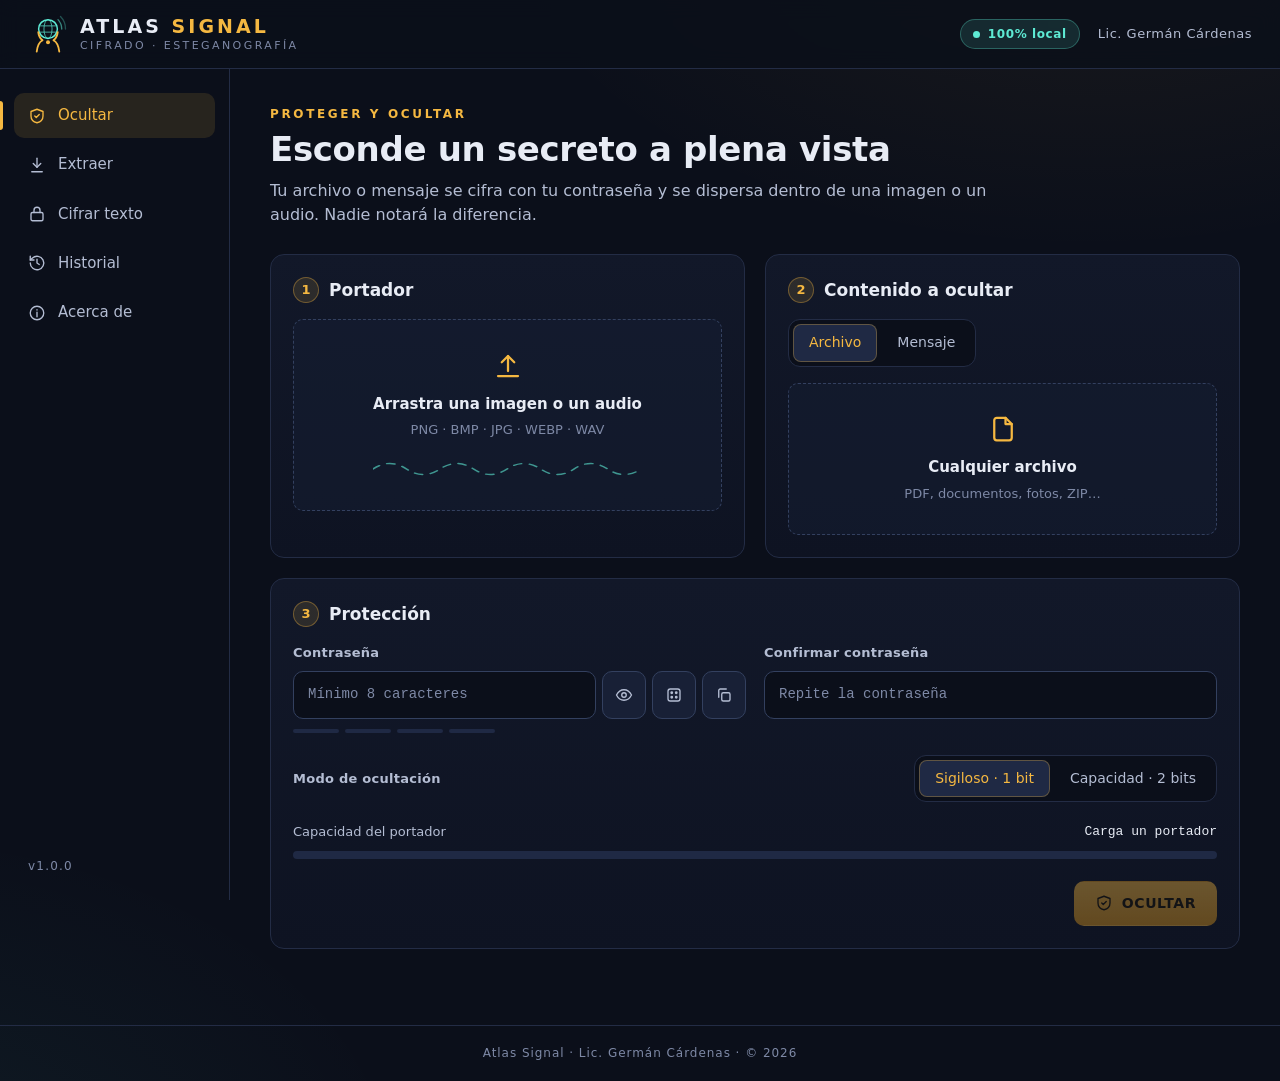
==== index.html @ dc74d459 "Atlas Signal v1.0.0: cifrado y esteganografía en el navegador - Oculta archivos y mensajes cifrados " ====
<!doctype html>
<html lang="es">
<head>
  <meta charset="utf-8">
  <meta name="viewport" content="width=device-width, initial-scale=1">
  <title>Atlas Signal</title>
  <meta name="description" content="Atlas Signal — cifra y oculta archivos y mensajes dentro de imágenes y audio. Todo se procesa en tu navegador.">
  <meta name="author" content="Lic. Germán Cárdenas">
  <meta name="theme-color" content="#0B0F1A">
  <link rel="icon" href="assets/logo.svg" type="image/svg+xml">
  <link rel="stylesheet" href="css/styles.css">
</head>
<body>
  <svg width="0" height="0" style="position:absolute" aria-hidden="true">
    <defs>
      <symbol id="i-hide" viewBox="0 0 24 24"><path d="M12 3 4 6v6c0 5 3.5 8 8 9 4.5-1 8-4 8-9V6l-8-3Z"/><path d="m9 12 2 2 4-4"/></symbol>
      <symbol id="i-extract" viewBox="0 0 24 24"><path d="M12 3v12"/><path d="m7 10 5 5 5-5"/><path d="M5 21h14"/></symbol>
      <symbol id="i-text" viewBox="0 0 24 24"><rect x="4" y="10" width="16" height="11" rx="2"/><path d="M8 10V7a4 4 0 0 1 8 0v3"/></symbol>
      <symbol id="i-history" viewBox="0 0 24 24"><path d="M3 12a9 9 0 1 0 3-6.7L3 8"/><path d="M3 3v5h5"/><path d="M12 7v5l3 2"/></symbol>
      <symbol id="i-info" viewBox="0 0 24 24"><circle cx="12" cy="12" r="9"/><path d="M12 11v6M12 7.5v.5"/></symbol>
      <symbol id="i-upload" viewBox="0 0 24 24"><path d="M12 16V4"/><path d="m7 9 5-5 5 5"/><path d="M4 20h16"/></symbol>
      <symbol id="i-eye" viewBox="0 0 24 24"><path d="M2 12s3.5-7 10-7 10 7 10 7-3.5 7-10 7S2 12 2 12Z"/><circle cx="12" cy="12" r="3"/></symbol>
      <symbol id="i-dice" viewBox="0 0 24 24"><rect x="4" y="4" width="16" height="16" rx="3"/><circle cx="9" cy="9" r="1"/><circle cx="15" cy="15" r="1"/><circle cx="15" cy="9" r="1"/><circle cx="9" cy="15" r="1"/></symbol>
      <symbol id="i-copy" viewBox="0 0 24 24"><rect x="9" y="9" width="11" height="11" rx="2"/><path d="M5 15V6a2 2 0 0 1 2-2h8"/></symbol>
      <symbol id="i-download" viewBox="0 0 24 24"><path d="M12 4v11"/><path d="m7 11 5 5 5-5"/><path d="M4 20h16"/></symbol>
      <symbol id="i-file" viewBox="0 0 24 24"><path d="M14 3H7a2 2 0 0 0-2 2v14a2 2 0 0 0 2 2h10a2 2 0 0 0 2-2V8l-5-5Z"/><path d="M14 3v5h5"/></symbol>
      <symbol id="i-x" viewBox="0 0 24 24"><path d="M6 6l12 12M18 6 6 18"/></symbol>
      <symbol id="i-wave" viewBox="0 0 24 24"><path d="M2 12h2l2-6 3 12 3-9 3 6 2-3h5"/></symbol>
    </defs>
  </svg>

  <header class="topbar">
    <a class="brand" href="#ocultar" aria-label="Atlas Signal, inicio">
      <img src="assets/logo.svg" alt="" width="40" height="40">
      <span class="brand-text">
        <span class="brand-name">Atlas <b>Signal</b></span>
        <span class="brand-tag">Cifrado · Esteganografía</span>
      </span>
    </a>
    <div class="topbar-right">
      <span class="badge-local" title="Ningún archivo ni contraseña sale de este equipo"><span class="dot"></span>100% local</span>
      <span class="author">Lic. Germán Cárdenas</span>
    </div>
  </header>

  <div class="shell">
    <nav class="sidebar" aria-label="Secciones">
      <button class="nav-item active" data-view="ocultar"><svg><use href="#i-hide"/></svg><span>Ocultar</span></button>
      <button class="nav-item" data-view="extraer"><svg><use href="#i-extract"/></svg><span>Extraer</span></button>
      <button class="nav-item" data-view="texto"><svg><use href="#i-text"/></svg><span>Cifrar texto</span></button>
      <button class="nav-item" data-view="historial"><svg><use href="#i-history"/></svg><span>Historial</span></button>
      <button class="nav-item" data-view="acerca"><svg><use href="#i-info"/></svg><span>Acerca de</span></button>
      <div class="sidebar-foot">v1.0.0</div>
    </nav>

    <main>
      <!-- ===================== OCULTAR ===================== -->
      <section class="view active" id="view-ocultar" aria-labelledby="h-ocultar">
        <header class="view-head">
          <p class="eyebrow">Proteger y ocultar</p>
          <h1 id="h-ocultar">Esconde un secreto a plena vista</h1>
          <p class="lead">Tu archivo o mensaje se cifra con tu contraseña y se dispersa dentro de una imagen o un audio. Nadie notará la diferencia.</p>
        </header>

        <div class="grid-2">
          <article class="card">
            <h2 class="step"><span>1</span>Portador</h2>
            <label class="drop" id="coverDrop">
              <input type="file" id="coverInput" accept=".png,.bmp,.jpg,.jpeg,.webp,.gif,.wav,image/*,audio/wav,audio/x-wav">
              <div class="drop-empty">
                <svg class="drop-icon"><use href="#i-upload"/></svg>
                <strong>Arrastra una imagen o un audio</strong>
                <span>PNG · BMP · JPG · WEBP · WAV</span>
                <svg class="wave" viewBox="0 0 200 24" preserveAspectRatio="none"><path d="M0 12 Q 12.5 0 25 12 T 50 12 T 75 12 T 100 12 T 125 12 T 150 12 T 175 12 T 200 12"/></svg>
              </div>
              <div class="drop-filled" hidden>
                <div class="preview" id="coverPreview"></div>
                <div class="file-meta">
                  <strong id="coverName"></strong>
                  <span id="coverInfo"></span>
                  <span class="link-like">Cambiar archivo</span>
                </div>
              </div>
            </label>
            <p class="hint" id="coverHint" hidden></p>
          </article>

          <article class="card">
            <h2 class="step"><span>2</span>Contenido a ocultar</h2>
            <div class="segmented" role="tablist" id="payloadMode">
              <button role="tab" aria-selected="true" data-mode="file">Archivo</button>
              <button role="tab" aria-selected="false" data-mode="text">Mensaje</button>
            </div>
            <div id="payloadFileBox">
              <label class="drop drop-sm" id="payloadDrop">
                <input type="file" id="payloadInput">
                <div class="drop-empty">
                  <svg class="drop-icon"><use href="#i-file"/></svg>
                  <strong>Cualquier archivo</strong>
                  <span>PDF, documentos, fotos, ZIP…</span>
                </div>
                <div class="drop-filled" hidden>
                  <svg class="file-glyph"><use href="#i-file"/></svg>
                  <div class="file-meta">
                    <strong id="payloadName"></strong>
                    <span id="payloadInfo"></span>
                    <span class="link-like">Cambiar archivo</span>
                  </div>
                </div>
              </label>
            </div>
            <div id="payloadTextBox" hidden>
              <textarea id="payloadText" rows="6" placeholder="Escribe aquí el mensaje secreto…"></textarea>
              <div class="counter" id="payloadTextCount">0 caracteres</div>
            </div>
          </article>
        </div>

        <article class="card">
          <h2 class="step"><span>3</span>Protección</h2>
          <div class="grid-2 tight">
            <div>
              <label class="field-label" for="hidePw">Contraseña</label>
              <div class="pw" data-pw>
                <input type="password" id="hidePw" autocomplete="new-password" spellcheck="false" placeholder="Mínimo 8 caracteres">
                <button type="button" class="icon-btn" data-toggle title="Mostrar u ocultar"><svg><use href="#i-eye"/></svg></button>
                <button type="button" class="icon-btn" data-generate title="Generar contraseña segura"><svg><use href="#i-dice"/></svg></button>
                <button type="button" class="icon-btn" data-copy title="Copiar contraseña"><svg><use href="#i-copy"/></svg></button>
              </div>
              <div class="strength" id="hideStrength"><i></i><i></i><i></i><i></i><span></span></div>
            </div>
            <div>
              <label class="field-label" for="hidePw2">Confirmar contraseña</label>
              <div class="pw">
                <input type="password" id="hidePw2" autocomplete="new-password" spellcheck="false" placeholder="Repite la contraseña">
              </div>
              <p class="hint" id="pwMatch"></p>
            </div>
          </div>

          <div class="mode-row">
            <span class="field-label">Modo de ocultación</span>
            <div class="segmented" id="depthMode">
              <button aria-selected="true" data-depth="1" title="Modifica 1 bit por canal: más difícil de detectar">Sigiloso · 1 bit</button>
              <button aria-selected="false" data-depth="2" title="Modifica 2 bits por canal: doble de capacidad">Capacidad · 2 bits</button>
            </div>
          </div>

          <div class="capacity">
            <div class="capacity-head"><span>Capacidad del portador</span><span id="capText">—</span></div>
            <div class="bar"><div id="capBar"></div></div>
          </div>

          <div class="actions">
            <button class="btn btn-primary" id="hideBtn" disabled><svg><use href="#i-hide"/></svg>Ocultar</button>
          </div>
        </article>

        <article class="card result" id="hideResult" hidden>
          <div class="result-preview" id="hideResultPreview"></div>
          <div class="result-body">
            <p class="eyebrow ok">Listo</p>
            <h2>Secreto oculto con éxito</h2>
            <dl class="meta-list" id="hideResultMeta"></dl>
            <div class="actions left">
              <a class="btn btn-primary" id="hideDownload" download><svg><use href="#i-download"/></svg>Descargar archivo</a>
            </div>
            <p class="notice">Guarda tu contraseña: sin ella el contenido es irrecuperable. Al compartir el archivo, envíalo como <b>documento</b> o dentro de un ZIP; WhatsApp, Telegram o Instagram recomprimen las imágenes y audios y destruyen el contenido oculto.</p>
          </div>
        </article>
      </section>

      <!-- ===================== EXTRAER ===================== -->
      <section class="view" id="view-extraer" aria-labelledby="h-extraer">
        <header class="view-head">
          <p class="eyebrow">Revelar</p>
          <h1 id="h-extraer">Recupera lo que está oculto</h1>
          <p class="lead">Carga el PNG o WAV generado por Atlas Signal e introduce la contraseña.</p>
        </header>

        <article class="card">
          <div class="grid-2 tight">
            <label class="drop" id="stegoDrop">
              <input type="file" id="stegoInput" accept=".png,.wav,image/png,audio/wav,audio/x-wav">
              <div class="drop-empty">
                <svg class="drop-icon"><use href="#i-upload"/></svg>
                <strong>Arrastra el archivo con el secreto</strong>
                <span>PNG · WAV</span>
              </div>
              <div class="drop-filled" hidden>
                <div class="preview" id="stegoPreview"></div>
                <div class="file-meta">
                  <strong id="stegoName"></strong>
                  <span id="stegoInfo"></span>
                  <span class="link-like">Cambiar archivo</span>
                </div>
              </div>
            </label>
            <div class="stack">
              <div>
                <label class="field-label" for="extractPw">Contraseña</label>
                <div class="pw" data-pw>
                  <input type="password" id="extractPw" autocomplete="current-password" spellcheck="false" placeholder="La contraseña usada al ocultar">
                  <button type="button" class="icon-btn" data-toggle title="Mostrar u ocultar"><svg><use href="#i-eye"/></svg></button>
                </div>
              </div>
              <div class="actions left">
                <button class="btn btn-primary" id="extractBtn" disabled><svg><use href="#i-extract"/></svg>Extraer</button>
              </div>
            </div>
          </div>
        </article>

        <article class="card result" id="extractResult" hidden>
          <div class="result-body wide">
            <p class="eyebrow ok">Contenido recuperado</p>
            <div id="extractText" hidden>
              <textarea id="extractTextOut" rows="8" readonly></textarea>
              <div class="actions left"><button class="btn" id="extractCopy"><svg><use href="#i-copy"/></svg>Copiar mensaje</button></div>
            </div>
            <div id="extractFile" hidden>
              <div class="file-card">
                <svg class="file-glyph"><use href="#i-file"/></svg>
                <div class="file-meta"><strong id="extractFileName"></strong><span id="extractFileInfo"></span></div>
                <a class="btn btn-primary" id="extractDownload" download><svg><use href="#i-download"/></svg>Descargar</a>
              </div>
            </div>
          </div>
        </article>
      </section>

      <!-- ===================== TEXTO ===================== -->
      <section class="view" id="view-texto" aria-labelledby="h-texto">
        <header class="view-head">
          <p class="eyebrow">Sin portador</p>
          <h1 id="h-texto">Cifra y descifra mensajes</h1>
          <p class="lead">Convierte un mensaje en un bloque cifrado que puedes enviar por cualquier medio. Solo quien conozca la contraseña podrá leerlo.</p>
        </header>
        <article class="card">
          <label class="field-label" for="txtIn">Mensaje o texto cifrado (AS1.…)</label>
          <textarea id="txtIn" rows="6" placeholder="Escribe un mensaje para cifrar o pega un texto AS1.… para descifrar"></textarea>
          <div class="grid-2 tight top-gap">
            <div>
              <label class="field-label" for="txtPw">Contraseña</label>
              <div class="pw" data-pw>
                <input type="password" id="txtPw" autocomplete="off" spellcheck="false" placeholder="Mínimo 8 caracteres">
                <button type="button" class="icon-btn" data-toggle title="Mostrar u ocultar"><svg><use href="#i-eye"/></svg></button>
                <button type="button" class="icon-btn" data-generate title="Generar contraseña segura"><svg><use href="#i-dice"/></svg></button>
                <button type="button" class="icon-btn" data-copy title="Copiar contraseña"><svg><use href="#i-copy"/></svg></button>
              </div>
            </div>
            <div class="actions left end">
              <button class="btn btn-primary" id="txtEncrypt"><svg><use href="#i-text"/></svg>Cifrar</button>
              <button class="btn" id="txtDecrypt"><svg><use href="#i-extract"/></svg>Descifrar</button>
            </div>
          </div>
          <div id="txtOutBox" class="top-gap" hidden>
            <label class="field-label" for="txtOut" id="txtOutLabel">Resultado</label>
            <textarea id="txtOut" rows="6" readonly class="mono"></textarea>
            <div class="actions left"><button class="btn" id="txtCopy"><svg><use href="#i-copy"/></svg>Copiar resultado</button></div>
          </div>
        </article>
      </section>

      <!-- ===================== HISTORIAL ===================== -->
      <section class="view" id="view-historial" aria-labelledby="h-historial">
        <header class="view-head">
          <p class="eyebrow">Registro local</p>
          <h1 id="h-historial">Historial de operaciones</h1>
          <p class="lead">Se guarda solo en este navegador y nunca incluye contraseñas ni contenido. Está desactivado por defecto.</p>
        </header>
        <article class="card">
          <div class="history-bar">
            <label class="switch"><input type="checkbox" id="histToggle"><span></span>Registrar operaciones</label>
            <button class="btn btn-ghost" id="histClear"><svg><use href="#i-x"/></svg>Borrar historial</button>
          </div>
          <div class="table-wrap">
            <table class="history">
              <thead><tr><th>Fecha</th><th>Operación</th><th>Portador</th><th>Contenido</th><th>Resultado</th></tr></thead>
              <tbody id="histBody"></tbody>
            </table>
          </div>
          <p class="empty" id="histEmpty">Todavía no hay operaciones registradas.</p>
        </article>
      </section>

      <!-- ===================== ACERCA ===================== -->
      <section class="view" id="view-acerca" aria-labelledby="h-acerca">
        <header class="view-head">
          <p class="eyebrow">Atlas Signal v1.0.0</p>
          <h1 id="h-acerca">Como el titán que sostiene el mundo</h1>
          <p class="lead">Atlas Signal carga tu secreto dentro de la señal de una imagen o un audio: invisible para el ojo y el oído, ilegible sin tu contraseña.</p>
        </header>

        <div class="grid-3">
          <article class="card feature"><span class="num">01</span><h3>Cifrado fuerte</h3><p>AES-256-GCM con una clave derivada de tu contraseña mediante PBKDF2 (600.000 iteraciones). Cualquier alteración se detecta.</p></article>
          <article class="card feature"><span class="num">02</span><h3>Dispersión con clave</h3><p>Los bits cifrados se reparten en posiciones pseudoaleatorias que solo tu contraseña conoce. Sin cabeceras ni firmas visibles.</p></article>
          <article class="card feature"><span class="num">03</span><h3>100% en tu equipo</h3><p>Todo ocurre en tu navegador. Ningún archivo, mensaje ni contraseña se envía a internet. Funciona incluso sin conexión.</p></article>
        </div>

        <article class="card prose">
          <h2>Buenas prácticas</h2>
          <ul>
            <li><b>Usa contraseñas largas</b>. El botón <svg class="inline"><use href="#i-dice"/></svg> genera una de 20 caracteres.</li>
            <li><b>Comparte la contraseña por otro canal</b>, nunca junto al archivo.</li>
            <li><b>No dejes que recompriman el archivo.</b> Envíalo como documento o dentro de un ZIP. Cualquier edición, recorte o conversión destruye el contenido oculto.</li>
            <li><b>Elige portadores con textura</b>: fotografías con detalle y audio con sonido continuo disimulan mejor los cambios que fondos planos o silencios.</li>
            <li><b>El modo Sigiloso</b> (1 bit) es más difícil de detectar; usa <b>Capacidad</b> (2 bits) solo si el contenido no cabe.</li>
          </ul>
          <h2>Formatos</h2>
          <p>Portadores de entrada: PNG, BMP, JPG, WEBP, GIF y WAV (PCM 8/16/24/32 bits o flotante). Las imágenes se guardan siempre como PNG sin pérdida y los audios como WAV.</p>
          <h2>Uso responsable</h2>
          <p>Atlas Signal es una herramienta de privacidad y aprendizaje. Úsala respetando las leyes aplicables.</p>
          <p class="signature">Desarrollado por el <b>Lic. Germán Cárdenas</b> · © 2026 · Licencia MIT</p>
        </article>
      </section>
    </main>
  </div>

  <footer class="footer">Atlas Signal · Lic. Germán Cárdenas · © 2026</footer>

  <div class="overlay" id="overlay" hidden>
    <div class="overlay-card" role="status" aria-live="polite">
      <svg class="ring" viewBox="0 0 120 120"><circle cx="60" cy="60" r="52" class="ring-bg"/><circle cx="60" cy="60" r="52" class="ring-fg" id="ringFg"/></svg>
      <div class="overlay-pct" id="overlayPct">0%</div>
      <div class="overlay-msg" id="overlayMsg">Procesando…</div>
    </div>
  </div>

  <div class="toasts" id="toasts" aria-live="polite"></div>

  <script src="js/vendor/pako.min.js"></script>
  <script src="js/vendor/UPNG.js"></script>
  <script src="js/core/crypto.js"></script>
  <script src="js/core/stego.js"></script>
  <script src="js/core/carriers.js"></script>
  <script src="js/app.js"></script>
</body>
</html>
---- css/styles.css ----
/* Atlas Signal — estilo "Titán"
   © 2026 Germán Cárdenas — Licencia MIT */

:root {
  --bg: #0b0f1a;
  --bg-2: #0e1322;
  --surface: #121829;
  --surface-2: #182036;
  --surface-3: #1f2944;
  --border: #232c45;
  --border-strong: #33405f;
  --text: #e8ecf5;
  --text-2: #b4bdd3;
  --muted: #7e89a6;
  --gold: #f5b841;
  --gold-2: #e09a1c;
  --gold-soft: rgba(245, 184, 65, 0.12);
  --cyan: #5eead4;
  --cyan-soft: rgba(94, 234, 212, 0.12);
  --danger: #f87171;
  --ok: #34d399;
  --radius: 14px;
  --radius-sm: 10px;
  --shadow: 0 10px 30px rgba(0, 0, 0, 0.35);
  --font: "Segoe UI Variable Text", "Segoe UI", system-ui, -apple-system, Roboto, "Helvetica Neue", Arial, sans-serif;
  --font-display: "Segoe UI Variable Display", "Segoe UI", system-ui, -apple-system, Roboto, sans-serif;
  --mono: "Cascadia Code", Consolas, "SF Mono", Menlo, monospace;
  color-scheme: dark;
}

* { box-sizing: border-box; }
html, body { margin: 0; }
body {
  min-height: 100vh;
  display: flex;
  flex-direction: column;
  background:
    radial-gradient(1000px 600px at 85% -10%, rgba(245, 184, 65, 0.07), transparent 60%),
    radial-gradient(900px 600px at -10% 110%, rgba(94, 234, 212, 0.06), transparent 60%),
    var(--bg);
  color: var(--text);
  font: 15px/1.55 var(--font);
  -webkit-font-smoothing: antialiased;
}
[hidden] { display: none !important; }
svg { width: 18px; height: 18px; fill: none; stroke: currentColor; stroke-width: 1.8; stroke-linecap: round; stroke-linejoin: round; flex: none; }
button, input, textarea { font: inherit; color: inherit; }
a { color: var(--gold); }
:focus-visible { outline: 2px solid var(--gold); outline-offset: 2px; }

/* ---------- barra superior ---------- */
.topbar {
  display: flex; align-items: center; justify-content: space-between; gap: 16px;
  padding: 14px 28px;
  border-bottom: 1px solid var(--border);
  background: rgba(11, 15, 26, 0.8);
  backdrop-filter: blur(10px);
  position: sticky; top: 0; z-index: 20;
}
.brand { display: flex; align-items: center; gap: 12px; text-decoration: none; color: var(--text); }
.brand-text { display: flex; flex-direction: column; line-height: 1.1; }
.brand-name { font: 600 19px/1.1 var(--font-display); letter-spacing: 0.16em; text-transform: uppercase; }
.brand-name b { color: var(--gold); font-weight: 700; }
.brand-tag { font-size: 11px; letter-spacing: 0.22em; text-transform: uppercase; color: var(--muted); margin-top: 4px; }
.topbar-right { display: flex; align-items: center; gap: 18px; }
.author { font-size: 13px; color: var(--text-2); letter-spacing: 0.04em; }
.badge-local {
  display: inline-flex; align-items: center; gap: 8px;
  padding: 5px 12px; border-radius: 999px;
  border: 1px solid rgba(94, 234, 212, 0.3); background: var(--cyan-soft);
  color: var(--cyan); font-size: 12px; font-weight: 600; letter-spacing: 0.05em;
}
.badge-local .dot { width: 7px; height: 7px; border-radius: 50%; background: var(--cyan); box-shadow: 0 0 0 0 rgba(94, 234, 212, 0.6); animation: pulse 2.4s infinite; }
@keyframes pulse { 0% { box-shadow: 0 0 0 0 rgba(94, 234, 212, 0.5); } 70% { box-shadow: 0 0 0 8px rgba(94, 234, 212, 0); } 100% { box-shadow: 0 0 0 0 rgba(94, 234, 212, 0); } }

/* ---------- estructura ---------- */
.shell { flex: 1; display: grid; grid-template-columns: 230px minmax(0, 1fr); }
.shell > * { min-width: 0; }
.sidebar {
  position: sticky; top: 69px; align-self: start;
  height: calc(100vh - 69px);
  display: flex; flex-direction: column; gap: 4px;
  padding: 24px 14px;
  border-right: 1px solid var(--border);
}
.nav-item {
  display: flex; align-items: center; gap: 12px;
  padding: 11px 14px; border: 0; border-radius: var(--radius-sm);
  background: transparent; color: var(--text-2); cursor: pointer; text-align: left;
  font-weight: 500; transition: background 0.15s, color 0.15s;
  position: relative;
}
.nav-item:hover { background: var(--surface); color: var(--text); }
.nav-item.active { background: var(--gold-soft); color: var(--gold); }
.nav-item.active::before { content: ""; position: absolute; left: -14px; top: 8px; bottom: 8px; width: 3px; border-radius: 0 3px 3px 0; background: var(--gold); }
.sidebar-foot { margin-top: auto; padding: 0 14px; font-size: 12px; color: var(--muted); letter-spacing: 0.1em; }

main { padding: 36px 40px 56px; max-width: 1180px; width: 100%; }
.view { display: none; animation: rise 0.25s ease; }
.view.active { display: block; }
@keyframes rise { from { opacity: 0; transform: translateY(6px); } to { opacity: 1; transform: none; } }

.view-head { margin-bottom: 26px; max-width: 720px; }
.eyebrow { margin: 0 0 6px; font-size: 12px; font-weight: 700; letter-spacing: 0.22em; text-transform: uppercase; color: var(--gold); }
.eyebrow.ok { color: var(--ok); }
h1 { margin: 0 0 10px; font: 600 clamp(26px, 3vw, 34px)/1.15 var(--font-display); letter-spacing: -0.01em; }
h2 { font: 600 17px/1.3 var(--font-display); margin: 0 0 16px; }
h3 { font: 600 16px/1.3 var(--font-display); margin: 6px 0 8px; }
.lead { margin: 0; color: var(--text-2); font-size: 16px; }

.grid-2 { display: grid; grid-template-columns: repeat(2, minmax(0, 1fr)); gap: 20px; }
.grid-2.tight { gap: 18px; }
.grid-3 { display: grid; grid-template-columns: repeat(3, minmax(0, 1fr)); gap: 20px; margin-bottom: 20px; }
.stack { display: flex; flex-direction: column; gap: 18px; justify-content: center; }
.top-gap { margin-top: 18px; }

.card {
  background: linear-gradient(180deg, var(--surface) 0%, var(--bg-2) 100%);
  border: 1px solid var(--border);
  border-radius: var(--radius);
  padding: 22px;
  margin-bottom: 20px;
}
.grid-2 > .card, .grid-3 > .card { margin-bottom: 0; }
.grid-2 + .card { margin-top: 20px; }

.step { display: flex; align-items: center; gap: 10px; }
.step span {
  display: inline-grid; place-items: center; width: 26px; height: 26px; border-radius: 50%;
  background: var(--gold-soft); color: var(--gold); border: 1px solid rgba(245, 184, 65, 0.35);
  font-size: 13px; font-weight: 700;
}

/* ---------- zonas de arrastre ---------- */
.drop {
  position: relative; display: block; cursor: pointer;
  border: 1.5px dashed var(--border-strong); border-radius: var(--radius-sm);
  background: rgba(24, 32, 54, 0.45);
  transition: border-color 0.15s, background 0.15s;
  min-height: 190px;
}
.drop-sm { min-height: 150px; }
.drop:hover, .drop.drag { border-color: var(--gold); background: var(--gold-soft); }
.drop input { position: absolute; inset: 0; opacity: 0; cursor: pointer; width: 100%; }
.drop-empty {
  height: 100%; min-height: inherit;
  display: flex; flex-direction: column; align-items: center; justify-content: center; gap: 4px;
  padding: 22px; text-align: center; pointer-events: none;
}
.drop-empty strong { font-weight: 600; }
.drop-empty span { color: var(--muted); font-size: 13px; }
.drop-icon { width: 30px; height: 30px; color: var(--gold); margin-bottom: 8px; }
.wave { width: 70%; height: 22px; margin-top: 14px; stroke: var(--cyan); stroke-width: 1.5; opacity: 0.6; }
.wave path { stroke-dasharray: 6 6; animation: flow 3s linear infinite; }
@keyframes flow { to { stroke-dashoffset: -48; } }

.drop-filled { display: flex; align-items: center; gap: 16px; padding: 16px; min-height: inherit; pointer-events: none; }
.preview {
  width: 140px; height: 140px; flex: none; border-radius: 8px; overflow: hidden;
  background: repeating-conic-gradient(#1a2238 0 25%, #141b2e 0 50%) 0 0 / 16px 16px;
  display: grid; place-items: center; border: 1px solid var(--border);
}
.preview img { width: 100%; height: 100%; object-fit: contain; }
.preview .audio-glyph { width: 56px; height: 56px; color: var(--cyan); }
.file-meta { display: flex; flex-direction: column; gap: 4px; min-width: 0; }
.file-meta strong { overflow-wrap: anywhere; }
.file-meta span { color: var(--muted); font-size: 13px; }
.file-meta .link-like { color: var(--gold); font-weight: 600; margin-top: 6px; }
.file-glyph { width: 40px; height: 40px; color: var(--gold); }

/* ---------- formularios ---------- */
.segmented {
  display: inline-flex; padding: 4px; gap: 4px; margin-bottom: 16px;
  background: var(--bg); border: 1px solid var(--border); border-radius: 12px;
}
.segmented button {
  border: 0; background: transparent; color: var(--text-2);
  padding: 8px 16px; border-radius: 8px; cursor: pointer; font-weight: 500; font-size: 14px;
}
.segmented button[aria-selected="true"] { background: var(--surface-3); color: var(--gold); box-shadow: inset 0 0 0 1px rgba(245, 184, 65, 0.3); }

.field-label { display: block; font-size: 13px; font-weight: 600; color: var(--text-2); margin-bottom: 8px; letter-spacing: 0.02em; }
textarea, .pw input {
  width: 100%; background: var(--bg); border: 1px solid var(--border-strong); border-radius: var(--radius-sm);
  padding: 12px 14px; outline: none; transition: border-color 0.15s, box-shadow 0.15s;
}
textarea { resize: vertical; min-height: 110px; }
textarea:focus, .pw input:focus { border-color: var(--gold); box-shadow: 0 0 0 3px var(--gold-soft); }
textarea::placeholder, input::placeholder { color: var(--muted); }
.mono, .pw input { font-family: var(--mono); font-size: 14px; }
.counter { text-align: right; font-size: 12px; color: var(--muted); margin-top: 6px; }

.pw { display: flex; gap: 6px; }
.pw input { flex: 1; min-width: 0; }
.icon-btn {
  display: grid; place-items: center; width: 44px; flex: none;
  border: 1px solid var(--border-strong); background: var(--surface-2); border-radius: var(--radius-sm);
  color: var(--text-2); cursor: pointer;
}
.icon-btn:hover { color: var(--gold); border-color: var(--gold); }

.strength { display: flex; align-items: center; gap: 6px; margin-top: 10px; }
.strength i { flex: 1; max-width: 46px; height: 4px; border-radius: 4px; background: var(--surface-3); transition: background 0.2s; }
.strength span { font-size: 12px; color: var(--muted); margin-left: 6px; }
.strength[data-level="0"] i:nth-child(-n+1) { background: var(--danger); }
.strength[data-level="1"] i:nth-child(-n+2) { background: #fb923c; }
.strength[data-level="2"] i:nth-child(-n+3) { background: var(--gold); }
.strength[data-level="3"] i:nth-child(-n+4), .strength[data-level="4"] i { background: var(--ok); }

.hint { font-size: 13px; color: var(--muted); margin: 10px 0 0; }
.hint.bad { color: var(--danger); }
.hint.good { color: var(--ok); }

.mode-row { display: flex; align-items: center; justify-content: space-between; flex-wrap: wrap; gap: 8px 16px; margin-top: 22px; }
.mode-row .field-label { margin: 0; }
.mode-row .segmented { margin: 0; }

.capacity { margin-top: 20px; }
.capacity-head { display: flex; justify-content: space-between; font-size: 13px; color: var(--text-2); margin-bottom: 8px; gap: 12px; }
.capacity-head span:last-child { font-family: var(--mono); color: var(--text); text-align: right; }
.bar { height: 8px; border-radius: 8px; background: var(--surface-3); overflow: hidden; }
.bar div { height: 100%; width: 0; border-radius: inherit; background: linear-gradient(90deg, var(--cyan), var(--gold)); transition: width 0.3s; }
.bar div.over { background: var(--danger); }

/* ---------- botones ---------- */
.actions { display: flex; justify-content: flex-end; gap: 10px; margin-top: 22px; flex-wrap: wrap; }
.actions.left { justify-content: flex-start; }
.actions.end { align-items: flex-end; margin-top: 0; }
.btn {
  display: inline-flex; align-items: center; justify-content: center; gap: 9px;
  padding: 11px 20px; border-radius: var(--radius-sm); cursor: pointer;
  border: 1px solid var(--border-strong); background: var(--surface-2); color: var(--text);
  font-weight: 600; text-decoration: none; transition: transform 0.1s, background 0.15s, border-color 0.15s, box-shadow 0.15s;
  min-height: 44px;
}
.btn:hover { border-color: var(--gold); }
.btn:active { transform: translateY(1px); }
.btn-primary {
  background: linear-gradient(180deg, var(--gold) 0%, var(--gold-2) 100%); color: #1b1404; border-color: transparent;
  box-shadow: 0 6px 20px rgba(245, 184, 65, 0.22);
  letter-spacing: 0.04em; text-transform: uppercase; font-size: 14px;
}
.btn-primary:hover { box-shadow: 0 8px 26px rgba(245, 184, 65, 0.35); border-color: transparent; }
.btn:disabled { opacity: 0.4; cursor: not-allowed; box-shadow: none; }
.btn-ghost { background: transparent; }

/* ---------- resultados ---------- */
.result { display: flex; gap: 22px; align-items: flex-start; border-color: rgba(52, 211, 153, 0.35); }
.result-preview { flex: none; }
.result-preview .preview { width: 180px; height: 180px; }
.result-body { min-width: 0; flex: 1; }
.result-body.wide { width: 100%; }
.meta-list { display: grid; grid-template-columns: auto 1fr; gap: 6px 18px; margin: 0; font-size: 14px; }
.meta-list dt { color: var(--muted); }
.meta-list dd { margin: 0; overflow-wrap: anywhere; }
.notice { margin: 18px 0 0; padding: 12px 14px; border-radius: var(--radius-sm); background: var(--gold-soft); border: 1px solid rgba(245, 184, 65, 0.25); color: var(--text-2); font-size: 13px; }
.notice b { color: var(--gold); }
.file-card { display: flex; align-items: center; gap: 16px; padding: 14px; border: 1px solid var(--border); border-radius: var(--radius-sm); background: var(--bg); }
.file-card .file-meta { flex: 1; }

/* ---------- historial ---------- */
.history-bar { display: flex; justify-content: space-between; align-items: center; gap: 12px; flex-wrap: wrap; margin-bottom: 16px; }
.switch { display: inline-flex; align-items: center; gap: 12px; cursor: pointer; font-weight: 500; }
.switch input { position: absolute; opacity: 0; width: 1px; height: 1px; }
.switch span { width: 42px; height: 24px; border-radius: 24px; background: var(--surface-3); position: relative; transition: background 0.2s; border: 1px solid var(--border-strong); }
.switch span::after { content: ""; position: absolute; top: 3px; left: 3px; width: 16px; height: 16px; border-radius: 50%; background: var(--text-2); transition: transform 0.2s, background 0.2s; }
.switch input:checked + span { background: var(--gold-soft); border-color: var(--gold); }
.switch input:checked + span::after { transform: translateX(18px); background: var(--gold); }
.switch input:focus-visible + span { outline: 2px solid var(--gold); outline-offset: 2px; }
.table-wrap { overflow-x: auto; }
table.history { width: 100%; border-collapse: collapse; font-size: 14px; }
.history th { text-align: left; font-size: 12px; letter-spacing: 0.12em; text-transform: uppercase; color: var(--muted); font-weight: 600; padding: 10px 12px; border-bottom: 1px solid var(--border); white-space: nowrap; }
.history td { padding: 12px; border-bottom: 1px solid var(--border); color: var(--text-2); }
.history td:first-child { white-space: nowrap; font-family: var(--mono); font-size: 13px; }
.tag { display: inline-block; padding: 2px 10px; border-radius: 999px; font-size: 12px; font-weight: 600; }
.tag.hide { background: var(--gold-soft); color: var(--gold); }
.tag.extract { background: var(--cyan-soft); color: var(--cyan); }
.tag.text { background: rgba(180, 189, 211, 0.12); color: var(--text-2); }
.empty { text-align: center; color: var(--muted); padding: 30px 0 10px; margin: 0; }

/* ---------- acerca ---------- */
.feature .num { font: 700 13px var(--mono); color: var(--gold); letter-spacing: 0.1em; }
.feature p { margin: 0; color: var(--text-2); font-size: 14px; }
.prose h2 { margin-top: 8px; }
.prose h2 + * { margin-top: 0; }
.prose ul { padding-left: 20px; margin: 0 0 22px; color: var(--text-2); }
.prose li { margin-bottom: 8px; }
.prose li b { color: var(--text); }
.prose p { color: var(--text-2); margin: 0 0 22px; }
svg.inline { width: 15px; height: 15px; vertical-align: -2px; color: var(--gold); }
.signature { border-top: 1px solid var(--border); padding-top: 18px; margin-bottom: 0 !important; }
.signature b { color: var(--gold); }

.footer { text-align: center; padding: 18px; font-size: 12px; color: var(--muted); letter-spacing: 0.08em; border-top: 1px solid var(--border); }

/* ---------- overlay de progreso ---------- */
.overlay { position: fixed; inset: 0; z-index: 50; display: grid; place-items: center; background: rgba(6, 9, 16, 0.72); backdrop-filter: blur(4px); }
.overlay-card { position: relative; display: flex; flex-direction: column; align-items: center; gap: 14px; padding: 34px 44px; border-radius: var(--radius); background: var(--surface); border: 1px solid var(--border); box-shadow: var(--shadow); min-width: 260px; }
.ring { width: 120px; height: 120px; transform: rotate(-90deg); }
.ring circle { fill: none; stroke-width: 6; }
.ring-bg { stroke: var(--surface-3); }
.ring-fg { stroke: var(--gold); stroke-linecap: round; stroke-dasharray: 326.7; stroke-dashoffset: 326.7; transition: stroke-dashoffset 0.2s; }
.overlay-pct { position: absolute; top: 34px; height: 120px; display: grid; place-items: center; font: 600 24px var(--font-display); color: var(--gold); }
.overlay-msg { color: var(--text-2); font-size: 14px; }

/* ---------- avisos ---------- */
.toasts { position: fixed; right: 20px; bottom: 20px; z-index: 60; display: flex; flex-direction: column; gap: 10px; max-width: min(380px, calc(100vw - 32px)); }
.toast { padding: 12px 16px; border-radius: var(--radius-sm); background: var(--surface-2); border: 1px solid var(--border-strong); box-shadow: var(--shadow); font-size: 14px; animation: rise 0.2s ease; border-left: 3px solid var(--cyan); }
.toast.error { border-left-color: var(--danger); }
.toast.ok { border-left-color: var(--ok); }

/* ---------- responsive ---------- */
@media (max-width: 980px) {
  .grid-3 { grid-template-columns: 1fr; }
}
@media (max-width: 860px) {
  .topbar { padding: 12px 16px; }
  .author { display: none; }
  .shell { grid-template-columns: 1fr; }
  .sidebar {
    position: sticky; top: 65px; z-index: 15; height: auto; flex-direction: row; overflow-x: auto;
    padding: 8px 12px; border-right: 0; border-bottom: 1px solid var(--border); background: var(--bg);
  }
  .nav-item { white-space: nowrap; padding: 9px 12px; }
  .nav-item.active::before { display: none; }
  .sidebar-foot { display: none; }
  main { padding: 24px 16px 40px; }
  .grid-2 { grid-template-columns: 1fr; }
  .result { flex-direction: column; }
}
@media (max-width: 480px) {
  .brand-tag { display: none; }
  .badge-local { padding: 4px 10px; }
  .preview { width: 96px; height: 96px; }
  .segmented { display: flex; }
  .segmented button { flex: 1; padding: 8px 10px; }
  .mode-row .segmented { width: 100%; }
}
@media (prefers-reduced-motion: reduce) {
  *, *::before, *::after { animation: none !important; transition: none !important; }
}
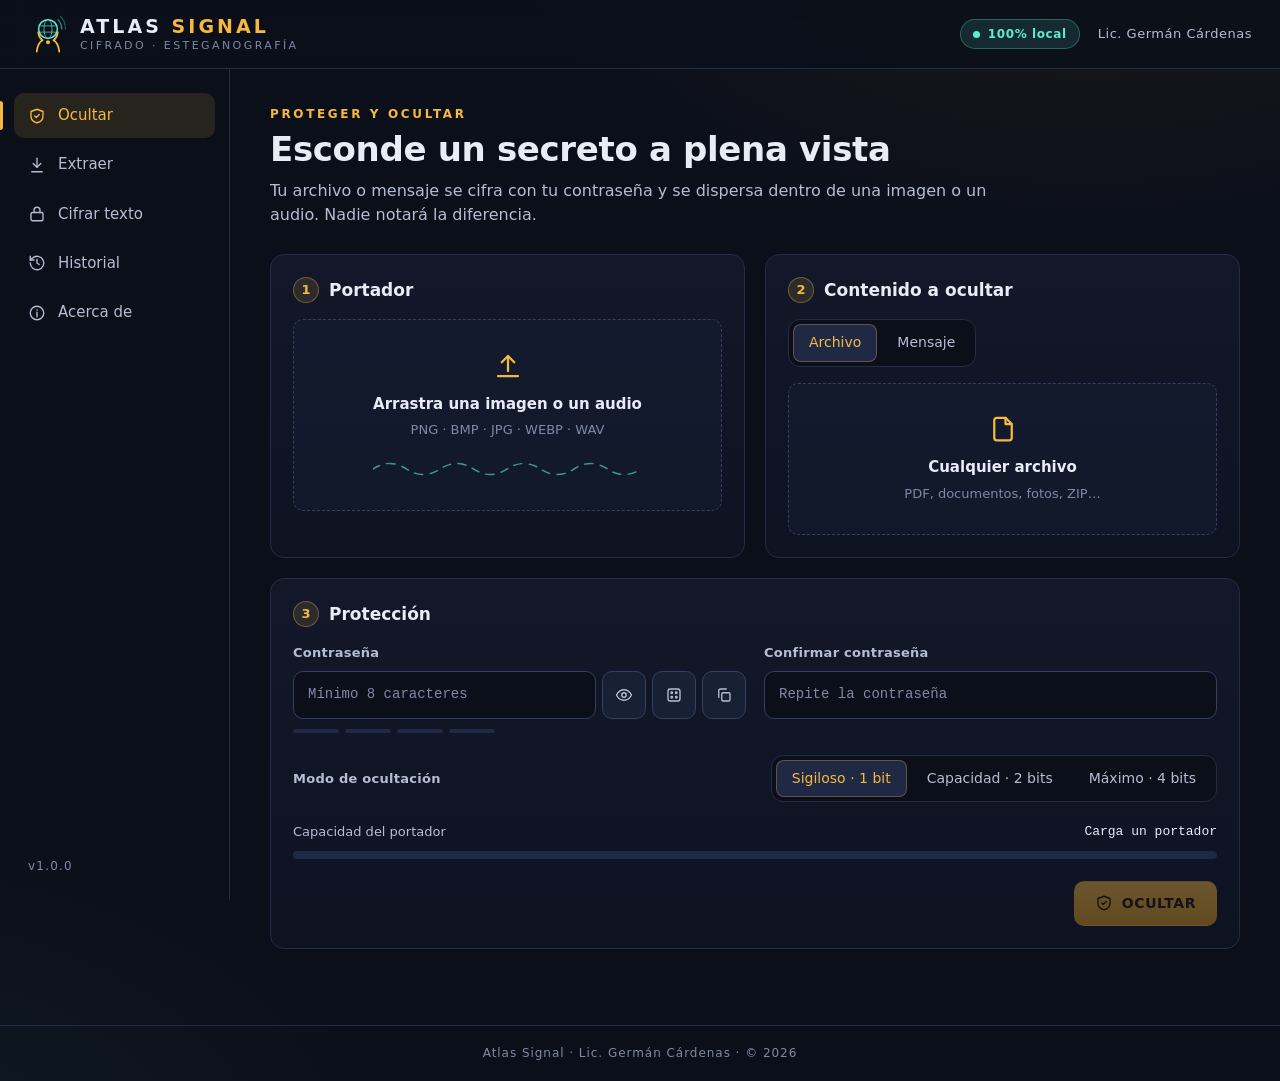
==== commit 05181e73: "Más capacidad: modo Máximo de 4 bits y ampliación automática de imágenes - Nuevo modo "Máximo · 4 bi" ====
--- a/index.html
+++ b/index.html
@@ -143,12 +143,14 @@
             <div class="segmented" id="depthMode">
               <button aria-selected="true" data-depth="1" title="Modifica 1 bit por canal: más difícil de detectar">Sigiloso · 1 bit</button>
               <button aria-selected="false" data-depth="2" title="Modifica 2 bits por canal: doble de capacidad">Capacidad · 2 bits</button>
+              <button aria-selected="false" data-depth="4" title="Modifica 4 bits por canal: cuádruple de capacidad; puede notarse un leve granulado en zonas lisas">Máximo · 4 bits</button>
             </div>
           </div>
 
           <div class="capacity">
             <div class="capacity-head"><span>Capacidad del portador</span><span id="capText">—</span></div>
             <div class="bar"><div id="capBar"></div></div>
+            <p class="hint bad" id="capHint" hidden></p>
           </div>
 
           <div class="actions">
